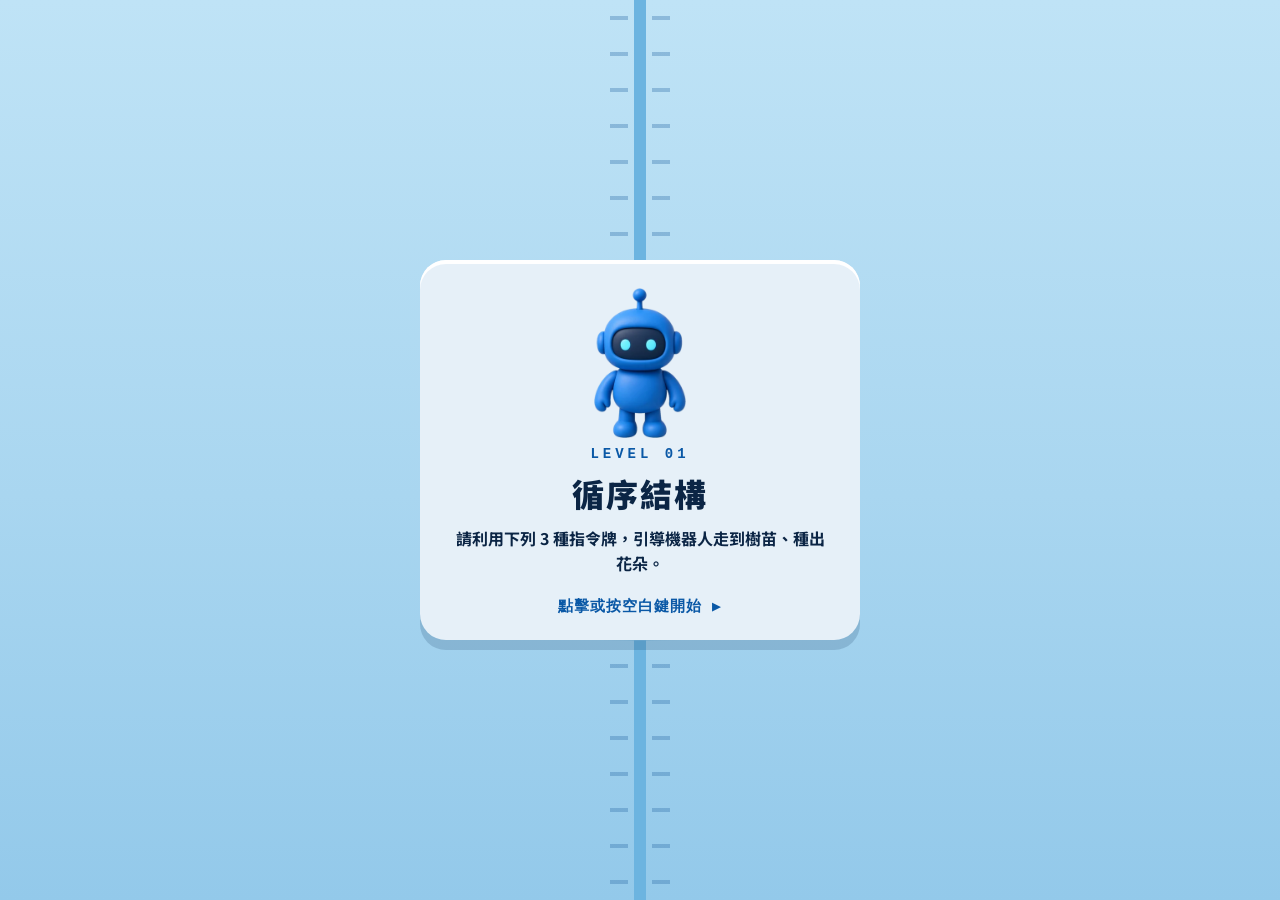
==== P01.html @ 75281485 "Foot-swap walk frames; remove view control (1/2)" ====
<!DOCTYPE html>
<html lang="zh-TW">
<head>
    <meta http-equiv="Content-Type" content="text/html; charset=UTF-8">
    <meta name="viewport" content="width=device-width, initial-scale=1.0, viewport-fit=cover">
    <link rel="preconnect" href="https://fonts.googleapis.com">
    <link rel="preconnect" href="https://fonts.gstatic.com" crossorigin>
    <link href="https://fonts.googleapis.com/css2?family=Noto+Sans+TC:wght@500;700;900&display=swap" rel="stylesheet">

    <title>淡蘭試煉迷宮：循序結構</title>
    
    <style>
        :root {
            --bg: #070b1a;
            --panel: rgba(15,23,48,.72);
            --cyan: #22d3ee;
            --pink: #f472b6;
            --lime: #a3e635;
            --violet: #a78bfa;
            --text: #e2e8f0;
            --muted: #cbd5e1;
            --accent: #22d3ee;
        }
        * { box-sizing: border-box; }
        body {
            margin: 0;
            padding: 20px;
            min-height: 100vh;
            font-family: 'Noto Sans TC', '微軟正黑體', 'Microsoft JhengHei', system-ui, sans-serif;
            font-weight: 500;
            color: var(--text);
            background: var(--bg);
            overflow-x: hidden;
            background-image:
                radial-gradient(circle at 15% 20%, rgba(34,211,238,.18), transparent 40%),
                radial-gradient(circle at 85% 80%, rgba(244,114,182,.16), transparent 40%),
                linear-gradient(rgba(34,211,238,.07) 1px, transparent 1px),
                linear-gradient(90deg, rgba(34,211,238,.07) 1px, transparent 1px);
            background-size: auto, auto, 40px 40px, 40px 40px;
        }
        body::after {
            content: "";
            position: fixed;
            inset: 0;
            pointer-events: none;
            z-index: 50;
            background: linear-gradient(transparent 0, rgba(34,211,238,.06) 50%, transparent 100%);
            height: 200px;
            animation: scan 6s linear infinite;
        }
        @keyframes scan {
            from { transform: translateY(-200px); }
            to { transform: translateY(100vh); }
        }

        .game-container {
            position: relative;
            max-width: 1200px;
            margin: 0 auto;
            padding: 36px 36px 32px;
            background: var(--panel);
            backdrop-filter: blur(8px);
            border: 1px solid color-mix(in srgb, var(--accent) 45%, transparent);
            border-radius: 20px;
            box-shadow:
                0 0 0 1px rgba(167,139,250,.15),
                0 0 40px color-mix(in srgb, var(--accent) 22%, transparent),
                inset 0 0 60px rgba(34,211,238,.05);
        }
        .game-container::before,
        .game-container::after {
            content: "";
            position: absolute;
            width: 28px;
            height: 28px;
            border: 3px solid var(--accent);
            filter: drop-shadow(0 0 6px var(--accent));
            pointer-events: none;
        }
        .game-container::before {
            top: -2px; left: -2px;
            border-right: none; border-bottom: none;
            border-top-left-radius: 20px;
        }
        .game-container::after {
            bottom: -2px; right: -2px;
            border-left: none; border-top: none;
            border-bottom-right-radius: 20px;
        }

        .level-tag {
            display: block;
            width: fit-content;
            margin: 0 auto 12px;
            font-family: Consolas, 'Courier New', monospace;
            font-size: 14px;
            font-weight: 700;
            letter-spacing: 3px;
            color: var(--accent);
            border: 1px solid color-mix(in srgb, var(--accent) 55%, transparent);
            padding: 4px 14px;
            border-radius: 999px;
            text-shadow: 0 0 8px var(--accent);
        }
        .game-title {
            text-align: center;
            font-size: 32px;
            font-weight: 900;
            letter-spacing: 2px;
            line-height: 1.35;
            margin: 0 0 10px;
            background: linear-gradient(90deg, var(--cyan), var(--violet), var(--pink));
            -webkit-background-clip: text;
            background-clip: text;
            color: transparent;
            filter: drop-shadow(0 0 12px rgba(34,211,238,.45));
        }
        .game-subtitle {
            text-align: center;
            font-size: 18px;
            font-weight: 700;
            color: var(--muted);
            margin: 0 0 28px;
            line-height: 1.6;
        }
        .game-subtitle #characterName {
            color: var(--accent);
            font-weight: 900;
            text-shadow: 0 0 8px color-mix(in srgb, var(--accent) 50%, transparent);
        }

        .main-content-wrapper {
            display: flex;
            gap: 30px;
            flex-wrap: wrap;
            justify-content: center;
        }
        .maze-container {
            flex-shrink: 0;
            margin-bottom: 0;
        }
        .controls-area-wrapper {
            flex-grow: 1;
            min-width: min(350px, 100%);
        }

        .maze-grid {
            --cell: 80px;
            display: grid;
            grid-template-columns: repeat(4, var(--cell));
            grid-template-rows: repeat(4, var(--cell));
            gap: 2px;
            background-image: url(".//data/03.png");
            background-size: cover;
            background-position: center;
            padding: 10px;
            border-radius: 12px;
            border: 2px solid color-mix(in srgb, var(--accent) 70%, #fff);
            box-shadow:
                0 0 0 2px color-mix(in srgb, var(--accent) 35%, transparent),
                0 0 24px color-mix(in srgb, var(--accent) 30%, transparent);
        }
        .maze-cell {
            background: transparent;
            border: 2px solid rgba(207,250,254,.92);
            border-radius: 8px;
            display: flex;
            align-items: center;
            justify-content: center;
            position: relative;
            font-size: 24px;
            box-shadow: inset 0 0 0 1px rgba(7,11,26,.15);
        }
        
        .character-img, .treasure-img {
            max-width: 72%;
            max-height: 72%;
            transition: transform 0.3s ease;
            object-fit: contain;
        }
        .character {
            position: absolute;
            transform: rotate(var(--rotation-deg, 0deg));
            transition: transform 0.3s ease-out;
            display: flex;
            align-items: center;
            justify-content: center;
            width: 100%;
            height: 100%;
        }
        .treasure {
            display: flex;
            align-items: center;
            justify-content: center;
            width: 100%;
            height: 100%;
        }
        .direction-indicator {
            position: absolute;
            top: 2px;
            right: 2px;
            font-size: 12px;
            z-index: 10;
            background: rgba(7,11,26,.65);
            border-radius: 6px;
            padding: 0 3px;
            line-height: 1.3;
        }
        

        .controls-section {
            margin-bottom: 20px;
        }
        .section-title {
            font-size: 18px;
            font-weight: 900;
            margin-bottom: 15px;
            color: #fff;
            letter-spacing: 1px;
        }
        .section-title::before {
            content: "// ";
            font-family: Consolas, 'Courier New', monospace;
            color: var(--accent);
            font-weight: 700;
            letter-spacing: 0;
        }

        .command-tokens {
            display: flex;
            gap: 15px;
            justify-content: flex-start;
            margin-bottom: 20px;
            flex-wrap: wrap;
        }
        .command-token {
            width: 110px;
            height: 160px;
            background-size: contain;
            background-repeat: no-repeat;
            background-position: center;
            cursor: grab;
            transition: transform 0.2s ease, box-shadow 0.2s ease, filter 0.2s ease;
            border-radius: 10px;
            filter: drop-shadow(0 0 6px color-mix(in srgb, var(--accent) 25%, transparent));
        }
        .command-token:hover {
            transform: translateY(-3px);
            box-shadow: 0 0 18px color-mix(in srgb, var(--accent) 55%, transparent);
            filter: drop-shadow(0 0 10px var(--accent));
        }
        .command-token:active {
            cursor: grabbing;
            transform: scale(0.95);
        }
        
        .token-a { background-image: url("./data/101.png"); /* A 前進 */ }
        .token-b { background-image: url("./data/102.png"); /* B 左轉 */ }
        .token-c { background-image: url("./data/103.png"); /* C 右轉 */ }
        
        .sequence-token.token-a { background-image: var(--icon-101); }
        .sequence-token.token-b { background-image: var(--icon-102); }
        .sequence-token.token-c { background-image: var(--icon-103); }

        .command-token.token-a { background-image: var(--icon-101); --tc: #22d3ee; }
        .command-token.token-b { background-image: var(--icon-102); --tc: #a78bfa; }
        .command-token.token-c { background-image: var(--icon-103); --tc: #f472b6; }

        .command-token > div,
        .sequence-token > div {
            display: none !important;
        }

        .sequence-area {
            min-height: 150px;
            border: 2px dashed color-mix(in srgb, var(--accent) 55%, transparent);
            border-radius: 15px;
            padding: 10px;
            background: rgba(7,11,26,.45);
            display: flex;
            gap: 10px;
            align-items: center;
            flex-wrap: wrap;
            margin-bottom: 20px;
            transition: border-color 0.2s ease, background 0.2s ease, box-shadow 0.2s ease;
        }
        .sequence-area.drag-over {
            border-color: var(--accent);
            background: color-mix(in srgb, var(--accent) 16%, rgba(7,11,26,.45));
            box-shadow: 0 0 20px color-mix(in srgb, var(--accent) 40%, transparent);
        }
        .sequence-token {
            width: 90px;
            height: 130px;
            background-size: contain;
            background-repeat: no-repeat;
            background-position: center;
            cursor: pointer;
            position: relative;
        }
        .sequence-token .remove-btn {
            position: absolute;
            top: -8px;
            right: -8px;
            width: 22px;
            height: 22px;
            background: #e11d48;
            color: white;
            border: none;
            border-radius: 50%;
            font-size: 14px;
            font-weight: 900;
            cursor: pointer;
            display: flex;
            align-items: center;
            justify-content: center;
            box-shadow: 0 0 8px rgba(225,29,72,.7);
            line-height: 1;
            padding: 0;
        }

        .game-controls {
            display: flex;
            gap: 15px;
            justify-content: flex-start;
            align-items: center;
            margin-bottom: 0;
            flex-wrap: wrap;
        }
        .btn {
            padding: 8px 24px;
            border: none;
            border-radius: 999px;
            font-size: 16px;
            font-weight: 900;
            font-family: inherit;
            cursor: pointer;
            transition: all 0.2s ease;
            display: inline-flex;
            align-items: center;
            justify-content: center;
            text-decoration: none;
            letter-spacing: 1px;
            line-height: 1.3;
        }
        .btn-primary {
            background: var(--accent);
            color: var(--bg);
            box-shadow: 0 0 14px var(--accent);
        }
        .btn-primary:hover {
            transform: translateY(-2px);
            box-shadow: 0 0 22px var(--accent);
            filter: brightness(1.08);
        }
        .btn-secondary {
            background: transparent;
            color: #fff;
            border: 2px solid #94a3b8;
            box-shadow: 0 0 8px rgba(148,163,184,.25);
        }
        .btn-secondary:hover {
            border-color: #e2e8f0;
            transform: translateY(-2px);
            box-shadow: 0 0 14px rgba(226,232,240,.3);
        }
        .btn-home {
            background: transparent;
            color: var(--lime);
            border: 2px solid color-mix(in srgb, var(--lime) 70%, transparent);
            text-shadow: 0 0 8px rgba(163,230,53,.6);
        }
        .btn-home:hover {
            background: color-mix(in srgb, var(--lime) 16%, transparent);
            transform: translateY(-2px);
            box-shadow: 0 0 14px rgba(163,230,53,.4);
        }
        .btn:disabled {
            background: #334155;
            color: #94a3b8;
            border-color: transparent;
            box-shadow: none;
            cursor: not-allowed;
            transform: none;
            filter: none;
            text-shadow: none;
        }

        .status-area {
            display: flex;
            justify-content: flex-start;
            align-items: center;
            background: transparent;
            padding: 0;
            border-radius: 0;
            margin-bottom: 20px;
        }
        .result-message {
            font-size: 18px;
            font-weight: 800;
            text-align: center;
            padding: 15px;
            border-radius: 10px;
            margin-top: 0;
            min-height: 20px;
        }
        .result-message:empty {
            display: none;
            padding: 0;
            min-height: 0;
        }
        .success {
            background: rgba(163,230,53,.16);
            color: #d9f99d;
            border: 2px solid var(--lime);
            text-shadow: 0 0 8px rgba(163,230,53,.55);
        }
        .failure {
            background: rgba(244,114,182,.14);
            color: #fecdd3;
            border: 2px solid #fb7185;
            text-shadow: 0 0 8px rgba(251,113,133,.45);
        }
        .empty-sequence {
            color: var(--muted);
            font-style: normal;
            font-weight: 700;
            text-align: center;
            width: 100%;
        }

        @media (max-width: 820px) {
            .game-title { font-size: 26px; }
            .game-container { padding: 28px 20px 24px; }
        }
        @media (max-width: 520px) {
            body { padding: 12px; }
            .game-container { padding: 24px 14px 18px; }
            .game-title { font-size: 22px; letter-spacing: 1px; }
            .game-subtitle { font-size: 16px; margin-bottom: 20px; }
            .maze-grid { --cell: 68px; padding: 8px; }
            .command-token { width: 78px; height: 114px; }
            .sequence-token { width: 68px; height: 98px; }
            .sequence-area { min-height: 118px; }
            .btn { font-size: 15px; padding: 8px 16px; }
            .controls-area-wrapper { min-width: 0; width: 100%; }
        }
        @media (prefers-reduced-motion: reduce) {
            body::after { animation: none; }
            .command-token, .btn, .character, .character-img, .treasure-img, .sequence-area {
                transition: none;
            }
        }
    
    </style>
    <link rel="stylesheet" href="icons.css">
    <link rel="stylesheet" href="board.css">
    <link rel="stylesheet" href="light.css">
    <link rel="stylesheet" href="clay.css">
</head>
<body class="theme-light theme-clay">
    <div class="game-container">
                <header class="game-header">
        <div class="level-tag">LEVEL 01</div>
        <div class="game-heading">
        <h1 class="game-title" id="gameTitle">淡蘭試煉迷宮：循序結構</h1>
        <p class="game-subtitle">請利用下列 3 種指令牌，引導<span id="characterName"> 機器人 </span>走到樹苗、種出花朵。</p>
        </div>
        <a href="index.html" class="btn btn-home" title="回首頁" aria-label="回首頁"><svg viewBox="0 0 24 24" width="18" height="18" aria-hidden="true"><path fill="currentColor" d="M12 3.2 3 11h2v9h6v-6h2v6h6v-9h2L12 3.2z"/></svg></a>
        </header>
        
        <div class="main-content-wrapper">
        
            <div class="maze-container">
                <div class="maze-grid" id="mazeGrid">
                    </div>
            </div>
            
            <div class="controls-area-wrapper">
                <div class="controls-section tokens-section">
                    <div class="section-title">可用指令牌</div>
                    <div class="command-tokens">
                        <div class="command-token token-a" draggable="true" data-command="A">
                            <div>A</div>
                            <div>前進一格</div>
                        </div>
                        <div class="command-token token-b" draggable="true" data-command="B">
                            <div>B</div>
                            <div>原地左轉</div>
                        </div>
                        <div class="command-token token-c" draggable="true" data-command="C">
                            <div>C</div>
                            <div>原地右轉</div>
                        </div>
                        </div>
                </div>
                
                <div class="controls-section sequence-section">
                    <div class="section-title">指令序列 <span class="card-count" hidden></span></div>
                    <div class="sequence-area" id="sequenceArea">
                        <div class="empty-sequence">將指令牌拖曳到這裡</div>
                    </div>
                </div>
                
                <div class="status-area">
                    <div class="game-controls">
                        <button class="btn btn-primary" id="executeBtn">執行 ▶</button>
                        <button class="btn btn-secondary" id="resetBtn">重置</button>
</div>
                </div>
                <div class="result-message" id="resultMessage"></div>
            </div>
            
        </div>
    </div>
    
    <script>
        // 遊戲狀態 (Game State)
        let gameState = {
            playerPos: { x: 0, y: 0 }, 
            playerDirection: 1,      
            sequence: [], 
            isExecuting: false,
            gameEnded: false
        };

        // 迷宮配置
        const MAZE_SIZE = 4;
        const TREASURE_POS = { x: 2, y: 3 }; 
        const DIRECTIONS = ['⬆️', '➡️', '⬇️', '⬅️'];

        // 圖片 URL 修正為相對路徑
        const ROBOT_IMAGE_URL = ".//data/01.png";
        const TREASURE_IMAGE_URL = "[data-uri]"; // 目標：樹苗

        // 預設配置
        const defaultConfig = {
            game_title: "淡蘭試煉迷宮：循序結構", 
            character_name: " 機器人 ",
            success_message: "恭喜！機器人成功種出花朵！🌸"
        };
        
        // --- 核心遊戲函數 ---

        function initMaze() {
            const mazeGrid = document.getElementById('mazeGrid');
            
            mazeGrid.innerHTML = '';
            for (let row = 0; row < MAZE_SIZE; row++) {
                for (let col = 0; col < MAZE_SIZE; col++) {
                    const cell = document.createElement('div');
                    cell.className = 'maze-cell';
                    cell.id = `cell-${row}-${col}`;
                    
                    // 寶藏圖片設定
                    if (row === TREASURE_POS.x && col === TREASURE_POS.y) {
                        cell.innerHTML = `
                            <span class="treasure">
                                <img src="${TREASURE_IMAGE_URL}" alt="樹苗" class="treasure-img">
                            </span>
                        `;
                    }
                    mazeGrid.appendChild(cell);
                }
            }
            
            document.getElementById('characterName').textContent = defaultConfig.character_name;
            document.getElementById('gameTitle').textContent = defaultConfig.game_title;
            
            updatePlayerPosition();
        }

        // 為了旋轉而修改的 JS 邏輯
        function updatePlayerPosition() {
            document.querySelectorAll('.character').forEach(char => char.remove());
            document.querySelectorAll('.direction-indicator').forEach(indicator => indicator.remove());
            
            const cell = document.getElementById(`cell-${gameState.playerPos.x}-${gameState.playerPos.y}`);
            if (cell) {
                const character = document.createElement('span');
                character.className = 'character';
                
                // 計算旋轉角度
                let rotationDegrees = 0;
                switch (gameState.playerDirection) {
                    case 0: // 上
                        rotationDegrees = -90;
                        break;
                    case 1: // 右
                        rotationDegrees = 0;
                        break;
                    case 2: // 下
                        rotationDegrees = 90;
                        break;
                    case 3: // 左
                        rotationDegrees = 180;
                        break;
                }
                // 將角度設置為 CSS 變數
                character.style.setProperty('--rotation-deg', `${rotationDegrees}deg`);


                // 角色圖片設定
                character.innerHTML = `
                    <img src="${ROBOT_IMAGE_URL}" alt="${defaultConfig.character_name}" class="character-img">
                `; 
                
                const directionIndicator = document.createElement('span');
                directionIndicator.className = 'direction-indicator';
                directionIndicator.textContent = DIRECTIONS[gameState.playerDirection];
                
                cell.appendChild(character);
                cell.appendChild(directionIndicator);
            }
        }
        
        function setupDragAndDrop() {
            const tokens = document.querySelectorAll('.command-token');
            const sequenceArea = document.getElementById('sequenceArea');

            tokens.forEach(token => {
                token.addEventListener('dragstart', (e) => {
                    e.dataTransfer.setData('text/plain', e.target.dataset.command);
                });
                token.addEventListener('click', (e) => {
                    const command = e.currentTarget.dataset.command;
                    if (command && !gameState.isExecuting) { 
                        addToSequence(command);
                    }
                });
            });

            sequenceArea.addEventListener('dragover', (e) => {
                e.preventDefault();
                sequenceArea.classList.add('drag-over');
            });
            sequenceArea.addEventListener('dragleave', () => {
                sequenceArea.classList.remove('drag-over');
            });
            sequenceArea.addEventListener('drop', (e) => {
                e.preventDefault();
                sequenceArea.classList.remove('drag-over');
                const command = e.dataTransfer.getData('text/plain');
                if (command && !gameState.isExecuting) {
                    addToSequence(command);
                }
            });
        }

        function addToSequence(command) {
            gameState.sequence.push(command);
            updateSequenceDisplay();
        }

        window.removeFromSequence = function(index) {
            if (!gameState.isExecuting) {
                gameState.sequence.splice(index, 1);
                updateSequenceDisplay();
            }
        }

        function updateSequenceDisplay() {
            const sequenceArea = document.getElementById('sequenceArea');
            if (gameState.sequence.length === 0) {
                sequenceArea.innerHTML = '<div class="empty-sequence">將指令牌拖曳到這裡</div>';
                return;
            }

            sequenceArea.innerHTML = '';
            gameState.sequence.forEach((command, index) => {
                const commandText = {
                    'A': '前進一格',
                    'B': '原地左轉', 
                    'C': '原地右轉' 
                };
                
                const token = document.createElement('div');
                token.className = `sequence-token token-${command.toLowerCase()}`;
                token.innerHTML = `
                    <div>${command}</div>
                    <div style="font-size: 10px;">${commandText[command]}</div>
                    <button class="remove-btn" onclick="removeFromSequence(${index})">×</button>
                `;
                sequenceArea.appendChild(token);
            });
        }
        
        // ----------------------------------------------------
        // 核心邏輯: 循序執行 (A 前進, B 左轉, C 右轉)
        // ----------------------------------------------------
        
        function isValidPosition(x, y) {
            return x >= 0 && x < MAZE_SIZE && y >= 0 && y < MAZE_SIZE;
        }

        function getFrontPosition() {
            const directions = [
                { x: -1, y: 0 }, // 上
                { x: 0, y: 1 },  // 右
                { x: 1, y: 0 },  // 下
                { x: 0, y: -1 }  // 左
            ];
            const dir = directions[gameState.playerDirection];
            return {
                x: gameState.playerPos.x + dir.x,
                y: gameState.playerPos.y + dir.y
            };
        }
        
        // 執行單個指令 (非遞迴)
        async function executeCommand(command) {
             return new Promise(resolve => {
                 setTimeout(() => {
                     if (gameState.gameEnded) {
                          resolve();
                          return;
                     }
                    
                     switch (command) {
                         case 'A': // 前進一格
                             const frontPos = getFrontPosition();
                             if (isValidPosition(frontPos.x, frontPos.y)) {
                                 gameState.playerPos = frontPos;
                             } else {
                                 gameState.gameEnded = true;
                                 showResult(false, "超出迷宮邊界！");
                             }
                             break;
                         case 'B': // 原地左轉
                             gameState.playerDirection = (gameState.playerDirection + 3) % 4;
                             break;
                         case 'C': // 原地右轉
                             gameState.playerDirection = (gameState.playerDirection + 1) % 4;
                             break;
                     }
                    
                     updatePlayerPosition();
                    
                     if (gameState.playerPos.x === TREASURE_POS.x && gameState.playerPos.y === TREASURE_POS.y) {
                         gameState.gameEnded = true;
                         const config = window.elementSdk?.config || defaultConfig;
                         showResult(true, config.success_message || defaultConfig.success_message);
                     }
                    
                     resolve();
                 }, 500); // 每次操作延遲 500ms
             });
        }
        
        // 執行序列
        async function executeSequence() {
            if (gameState.sequence.length === 0 || gameState.isExecuting) return;
            
            gameState.isExecuting = true;
            document.getElementById('executeBtn').disabled = true;
            document.getElementById('resultMessage').textContent = '';
            document.getElementById('resultMessage').className = 'result-message';
            

            // 執行進度：已執行的指令牌變灰階、正在執行的保持亮色並標示
            const seqTokens = Array.from(document.querySelectorAll('#sequenceArea .sequence-token'));
            seqTokens.forEach(t => t.classList.remove('is-done', 'is-active'));
            const markActive = (i) => { if (seqTokens[i]) seqTokens[i].classList.add('is-active'); };
            const markDone = (i) => { if (seqTokens[i]) { seqTokens[i].classList.remove('is-active'); seqTokens[i].classList.add('is-done'); } };

            for (let i = 0; i < gameState.sequence.length && !gameState.gameEnded; i++) {
                markActive(i);
                await executeCommand(gameState.sequence[i]);
                markDone(i);
            }
            
            gameState.isExecuting = false;
            document.getElementById('executeBtn').disabled = false;
            
            if (!gameState.gameEnded) {
                showResult(false, "指令執行完畢，還沒走到樹苗，試試調整指令序列！");
            }
        }

        function showResult(success, message) {
            const resultDiv = document.getElementById('resultMessage');
            resultDiv.textContent = message;
            resultDiv.className = `result-message ${success ? 'success' : 'failure'}`;
        }

        function resetGame() {
            gameState = {
                playerPos: { x: 0, y: 0 },
                playerDirection: 1,
                sequence: [],
                isExecuting: false,
                gameEnded: false
            };
            
            updatePlayerPosition();
            updateSequenceDisplay();
            document.getElementById('resultMessage').textContent = '';
            document.getElementById('resultMessage').className = 'result-message';
            document.getElementById('executeBtn').disabled = false;
        }

        // --- 事件監聽器與初始化 ---
        document.getElementById('executeBtn').addEventListener('click', executeSequence);
        document.getElementById('resetBtn').addEventListener('click', resetGame);

        document.addEventListener('DOMContentLoaded', () => {
            initMaze();
            setupDragAndDrop();
        });
    </script>

    <script>
        window.NEON_BOARD = {
            level: "01",
            title: "循序結構",
            subtitle: "請利用下列 3 種指令牌，引導機器人走到樹苗、種出花朵。",
            goalBloom: { flower: "[data-uri]" },
            faceStart: true,
            decor: false,
            viewRotate: true,
            robotImages: {
                front: "[data-uri]",
                back: "[data-uri]",
                side: "[data-uri]",
                frontRight: "[data-uri]",
                frontRightWalk: [
                    "[data-uri]",
                    "[data-uri]",
                    "[data-uri]",
                    "[data-uri]"
                ],
                backRight: "[data-uri]"
            }
        };
    </script>
    <script src="board.js"></script>
</body>
</html>
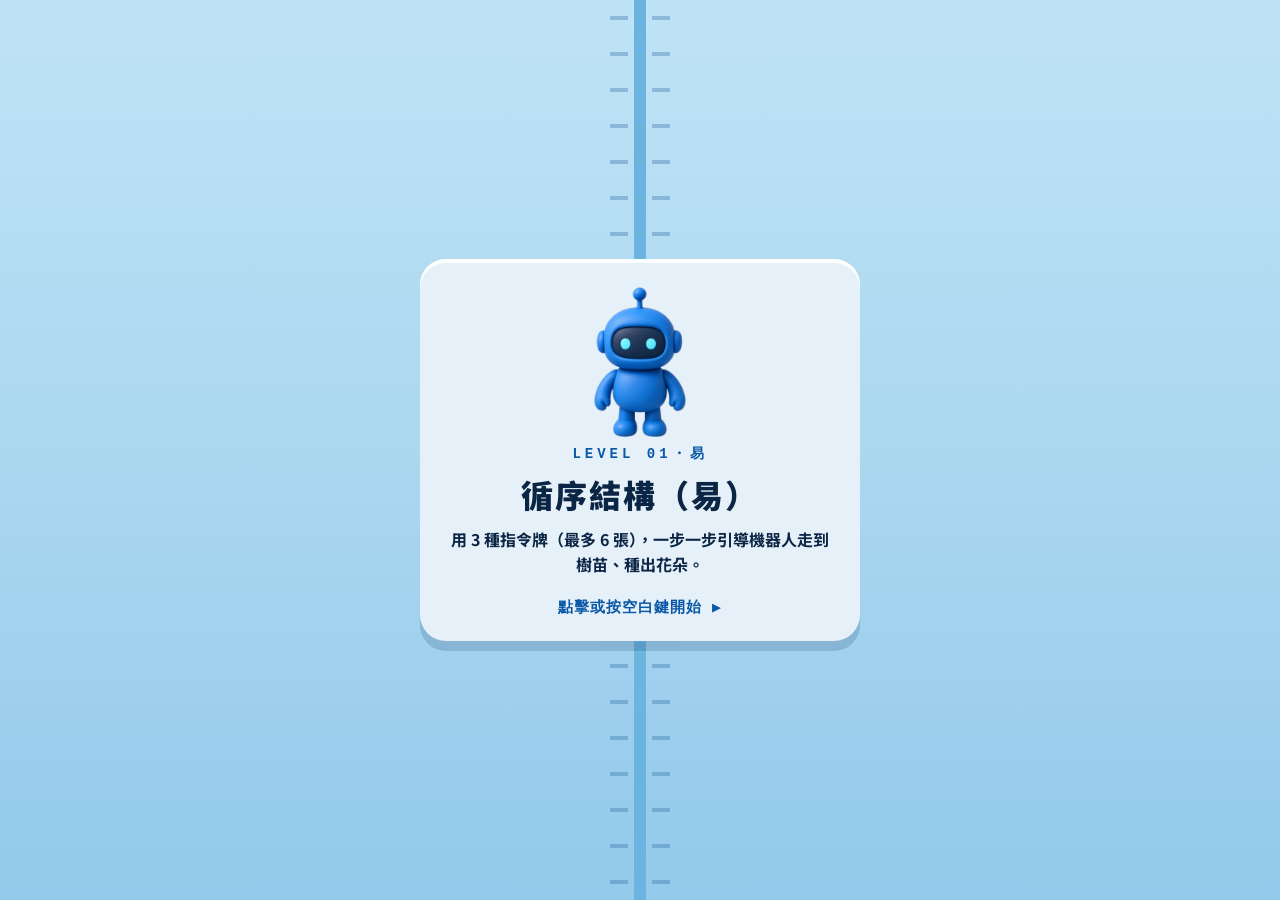
==== commit daf7d675: "Editor feedback: 9 levels (easy/medium/hard), Kang Hsuan titles/favicon, selection cards only (1/2)" ====
--- a/P01.html
+++ b/P01.html
@@ -7,7 +7,8 @@
     <link rel="preconnect" href="https://fonts.gstatic.com" crossorigin>
     <link href="https://fonts.googleapis.com/css2?family=Noto+Sans+TC:wght@500;700;900&display=swap" rel="stylesheet">
 
-    <title>淡蘭試煉迷宮：循序結構</title>
+    <title>康軒流程挑戰：循序結構</title>
+    <link rel="icon" type="image/png" href="[data-uri]">
     
     <style>
         :root {
@@ -19,7 +20,7 @@
             --violet: #a78bfa;
             --text: #e2e8f0;
             --muted: #cbd5e1;
-            --accent: #22d3ee;
+            --accent: #a78bfa;
         }
         * { box-sizing: border-box; }
         body {
@@ -32,8 +33,8 @@
             background: var(--bg);
             overflow-x: hidden;
             background-image:
-                radial-gradient(circle at 15% 20%, rgba(34,211,238,.18), transparent 40%),
-                radial-gradient(circle at 85% 80%, rgba(244,114,182,.16), transparent 40%),
+                radial-gradient(circle at 15% 20%, rgba(167,139,250,.20), transparent 40%),
+                radial-gradient(circle at 85% 80%, rgba(34,211,238,.14), transparent 40%),
                 linear-gradient(rgba(34,211,238,.07) 1px, transparent 1px),
                 linear-gradient(90deg, rgba(34,211,238,.07) 1px, transparent 1px);
             background-size: auto, auto, 40px 40px, 40px 40px;
@@ -147,8 +148,8 @@
         .maze-grid {
             --cell: 80px;
             display: grid;
-            grid-template-columns: repeat(4, var(--cell));
-            grid-template-rows: repeat(4, var(--cell));
+            grid-template-columns: repeat(5, var(--cell));
+            grid-template-rows: repeat(5, var(--cell));
             gap: 2px;
             background-image: url(".//data/03.png");
             background-size: cover;
@@ -172,34 +173,41 @@
             box-shadow: inset 0 0 0 1px rgba(7,11,26,.15);
         }
         
-        .character-img, .treasure-img {
-            max-width: 72%;
-            max-height: 72%;
+        .trap-img {
+            max-width: 65%;
+            max-height: 65%;
+            object-fit: contain;
+            opacity: 0.8;
+        }
+        .character-img {
+            max-width: 60%;
+            max-height: 60%;
             transition: transform 0.3s ease;
             object-fit: contain;
         }
+        .treasure-img {
+            max-width: 70%;
+            max-height: 70%;
+            transition: transform 0.3s ease;
+            object-fit: contain;
+        }
         .character {
             position: absolute;
-            transform: rotate(var(--rotation-deg, 0deg));
-            transition: transform 0.3s ease-out;
-            display: flex;
-            align-items: center;
-            justify-content: center;
-            width: 100%;
-            height: 100%;
+            transform: translate(15%, 0%);
         }
         .treasure {
             display: flex;
             align-items: center;
             justify-content: center;
-            width: 100%;
-            height: 100%;
+            width: 95%;
+            height: 95%;
         }
         .direction-indicator {
             position: absolute;
             top: 2px;
             right: 2px;
             font-size: 12px;
+            display: block;
             z-index: 10;
             background: rgba(7,11,26,.65);
             border-radius: 6px;
@@ -257,14 +265,20 @@
         .token-a { background-image: url("./data/101.png"); /* A 前進 */ }
         .token-b { background-image: url("./data/102.png"); /* B 左轉 */ }
         .token-c { background-image: url("./data/103.png"); /* C 右轉 */ }
+        .token-d { background-image: url("./data/201.png"); /* D: 重複 2 次 */ }
+        .token-e { background-image: url("./data/202.png"); /* E: 重複 3 次 */ }
         
         .sequence-token.token-a { background-image: var(--icon-101); }
         .sequence-token.token-b { background-image: var(--icon-102); }
         .sequence-token.token-c { background-image: var(--icon-103); }
+        .sequence-token.token-d { background-image: var(--icon-201); }
+        .sequence-token.token-e { background-image: var(--icon-202); }
 
         .command-token.token-a { background-image: var(--icon-101); --tc: #22d3ee; }
         .command-token.token-b { background-image: var(--icon-102); --tc: #a78bfa; }
         .command-token.token-c { background-image: var(--icon-103); --tc: #f472b6; }
+        .command-token.token-d { background-image: var(--icon-201); --tc: #fbbf24; }
+        .command-token.token-e { background-image: var(--icon-202); --tc: #a3e635; }
 
         .command-token > div,
         .sequence-token > div {
@@ -461,14 +475,16 @@
 <body class="theme-light theme-clay">
     <div class="game-container">
                 <header class="game-header">
+        <div class="level-col">
         <div class="level-tag">LEVEL 01</div>
+        <nav class="diff-nav" id="diffNav" aria-label="難度"></nav>
+        </div>
         <div class="game-heading">
-        <h1 class="game-title" id="gameTitle">淡蘭試煉迷宮：循序結構</h1>
-        <p class="game-subtitle">請利用下列 3 種指令牌，引導<span id="characterName"> 機器人 </span>走到樹苗、種出花朵。</p>
+        <h1 class="game-title" id="gameTitle">《機器人種花》：循序結構</h1>
+        <p class="game-subtitle" id="gameSubtitle"></p>
         </div>
         <a href="index.html" class="btn btn-home" title="回首頁" aria-label="回首頁"><svg viewBox="0 0 24 24" width="18" height="18" aria-hidden="true"><path fill="currentColor" d="M12 3.2 3 11h2v9h6v-6h2v6h6v-9h2L12 3.2z"/></svg></a>
         </header>
-        
         <div class="main-content-wrapper">
         
             <div class="maze-container">
@@ -479,20 +495,7 @@
             <div class="controls-area-wrapper">
                 <div class="controls-section tokens-section">
                     <div class="section-title">可用指令牌</div>
-                    <div class="command-tokens">
-                        <div class="command-token token-a" draggable="true" data-command="A">
-                            <div>A</div>
-                            <div>前進一格</div>
-                        </div>
-                        <div class="command-token token-b" draggable="true" data-command="B">
-                            <div>B</div>
-                            <div>原地左轉</div>
-                        </div>
-                        <div class="command-token token-c" draggable="true" data-command="C">
-                            <div>C</div>
-                            <div>原地右轉</div>
-                        </div>
-                        </div>
+                    <div class="command-tokens" id="commandTokens"></div>
                 </div>
                 
                 <div class="controls-section sequence-section">
@@ -515,105 +518,164 @@
     </div>
     
     <script>
+        // ===== 關卡設定：每個結構有 易／中／難 三關（網址 ?lv=1|2|3）=====
+        const STRUCT = {"key": "seq", "no": "01", "name": "循序結構", "file": "P01.html", "nextFile": "P02.html", "nextName": "重複結構", "levels": [{"start": {"x": 0, "y": 0, "dir": 1}, "goal": {"x": 1, "y": 3}, "rocks": [], "cards": ["A", "B", "C"], "limit": 6, "subtitle": "用 3 種指令牌（最多 6 張），一步一步引導機器人走到樹苗、種出花朵。"}, {"start": {"x": 0, "y": 0, "dir": 2}, "goal": {"x": 3, "y": 4}, "rocks": [[3, 0], [1, 2], [4, 3]], "cards": ["A", "B", "C"], "limit": 10, "subtitle": "最多 10 張牌！左轉、右轉都要用上，帶機器人走到樹苗。"}, {"start": {"x": 4, "y": 0, "dir": 0}, "goal": {"x": 0, "y": 4}, "rocks": [[1, 0], [1, 1], [2, 3], [4, 2], [3, 4], [3, 2]], "cards": ["A", "B", "C"], "limit": 12, "subtitle": "最多 12 張牌！機器人不能穿過石頭，要繞路走到樹苗。"}]};
+        const LV = (() => {
+            const m = /[?&]lv=([123])/.exec(location.search);
+            return m ? Number(m[1]) : 1;
+        })();
+        const LEVEL = STRUCT.levels[LV - 1];
+        const DIFF_NAMES = ['易', '中', '難'];
+        const START = LEVEL.start;          // { x, y, dir }  (x = 列, y = 行；dir 0上 1右 2下 3左)
+
         // 遊戲狀態 (Game State)
         let gameState = {
-            playerPos: { x: 0, y: 0 }, 
-            playerDirection: 1,      
-            sequence: [], 
+            playerPos: { x: START.x, y: START.y },
+            playerDirection: START.dir,
+            playerRotation: 0,
+            sequence: [],
+            openLoop: null,          // 正在編輯的重複框（sequence 索引）
             isExecuting: false,
             gameEnded: false
         };
 
         // 迷宮配置
-        const MAZE_SIZE = 4;
-        const TREASURE_POS = { x: 2, y: 3 }; 
+        const MAZE_SIZE = 5;
         const DIRECTIONS = ['⬆️', '➡️', '⬇️', '⬅️'];
 
-        // 圖片 URL 修正為相對路徑
         const ROBOT_IMAGE_URL = ".//data/01.png";
         const TREASURE_IMAGE_URL = "[data-uri]"; // 目標：樹苗
+        const TRAP_IMAGE_URL = "[data-uri]"; // 障礙物圖片：石頭
+        const TRAP_IMAGES = [TRAP_IMAGE_URL, "[data-uri]"];
+
+        const TREASURE_POS = { x: LEVEL.goal.x, y: LEVEL.goal.y };
+        const TRAPS = LEVEL.rocks.map(([x, y]) => ({ x, y }));
+        const CARD_LIMIT = LEVEL.limit || 0;
 
         // 預設配置
         const defaultConfig = {
-            game_title: "淡蘭試煉迷宮：循序結構", 
-            character_name: " 機器人 ",
+            game_title: "《機器人種花》：" + STRUCT.name,
+            character_name: "機器人",
             success_message: "恭喜！機器人成功種出花朵！🌸"
         };
+
+        // ===== 指令牌 =====
+        // A 前進一格、B 原地左轉、C 原地右轉、D/E 以下步驟重複 2/3 次、
+        // F 前進；若前方沒路就左轉、G 前進；若前方沒路就右轉
+        const CARD_INFO = {
+            A: '<div>前進一格</div>',
+            B: '<div>原地左轉</div>',
+            C: '<div>原地右轉</div>',
+            D: '<div class="lbl-2line"><span class="lbl-pre">以下步驟</span><span>重複 2 次</span></div>',
+            E: '<div class="lbl-2line"><span class="lbl-pre">以下步驟</span><span>重複 3 次</span></div>',
+            F: '<div class="lbl-cond">前進；<br>若前方沒路<br>就左轉</div>',
+            G: '<div class="lbl-cond">前進；<br>若前方沒路<br>就右轉</div>'
+        };
+        (function buildLevelUi() {
+            const host = document.querySelector('.game-container');
+            if (CARD_LIMIT) host.setAttribute('data-card-limit', String(CARD_LIMIT));
+            host.dataset.struct = STRUCT.key;
+            host.dataset.lv = String(LV);
+            document.getElementById('commandTokens').innerHTML = LEVEL.cards.map(c =>
+                `<div class="command-token token-${c.toLowerCase()}" draggable="true" data-command="${c}"><div>${c}</div>${CARD_INFO[c]}</div>`
+            ).join('');
+            document.getElementById('gameSubtitle').innerHTML = LEVEL.subtitle.replace('機器人', '<span id="characterName">機器人</span>');
+            const nav = document.getElementById('diffNav');
+            nav.innerHTML = DIFF_NAMES.map((d, i) => {
+                const cur = i + 1 === LV;
+                return `<a class="diff-pill${cur ? ' is-current' : ''}" href="${STRUCT.file}?lv=${i + 1}"${cur ? ' aria-current="page"' : ''} title="${STRUCT.name}・${d}">${d}</a>`;
+            }).join('');
+        })();
+
+        // 下一關：同結構的下一個難度；難 → 下一個結構的 易；最後一關 → 回首頁
+        function nextLevelLink() {
+            if (LV < 3) return { href: `${STRUCT.file}?lv=${LV + 1}`, label: `下一關：${DIFF_NAMES[LV]} ▶` };
+            if (STRUCT.nextFile) return { href: `${STRUCT.nextFile}?lv=1`, label: `下一關：${STRUCT.nextName} ▶` };
+            return { href: 'index.html', label: '回首頁選關 ▶' };
+        }
+
+        // **新增**：判斷一個位置是否為障礙物
+        function isObstacle(x, y) {
+             return TRAPS.some(trap => trap.x === x && trap.y === y);
+        }
         
         // --- 核心遊戲函數 ---
 
         function initMaze() {
             const mazeGrid = document.getElementById('mazeGrid');
             
-            mazeGrid.innerHTML = '';
+            // 清空迷宮容器內容，準備重新繪製所有格線和內容
+            mazeGrid.innerHTML = ''; 
+            
             for (let row = 0; row < MAZE_SIZE; row++) {
                 for (let col = 0; col < MAZE_SIZE; col++) {
                     const cell = document.createElement('div');
                     cell.className = 'maze-cell';
                     cell.id = `cell-${row}-${col}`;
                     
+                    // 障礙物圖片設定
+                    if (isObstacle(row, col)) {
+                         cell.innerHTML = `<img src="${TRAP_IMAGES[(row + col) % TRAP_IMAGES.length]}" alt="石頭" class="trap-img">`;
+                    }
+                    
                     // 寶藏圖片設定
                     if (row === TREASURE_POS.x && col === TREASURE_POS.y) {
-                        cell.innerHTML = `
+                         cell.innerHTML = `
                             <span class="treasure">
                                 <img src="${TREASURE_IMAGE_URL}" alt="樹苗" class="treasure-img">
                             </span>
                         `;
                     }
+                    
                     mazeGrid.appendChild(cell);
                 }
             }
             
-            document.getElementById('characterName').textContent = defaultConfig.character_name;
+            const cn = document.getElementById('characterName'); if (cn) cn.textContent = defaultConfig.character_name;
             document.getElementById('gameTitle').textContent = defaultConfig.game_title;
             
+            // 放置初始角色
             updatePlayerPosition();
         }
 
-        // 為了旋轉而修改的 JS 邏輯
         function updatePlayerPosition() {
+            // 移除舊的角色和箭頭，準備在新的位置重新繪製
             document.querySelectorAll('.character').forEach(char => char.remove());
             document.querySelectorAll('.direction-indicator').forEach(indicator => indicator.remove());
             
             const cell = document.getElementById(`cell-${gameState.playerPos.x}-${gameState.playerPos.y}`);
             if (cell) {
+                // *** 移除陷阱檢查：主角踏入障礙物不再立即失敗 ***
+                // if (TRAPS.some(trap => trap.x === gameState.playerPos.x && trap.y === gameState.playerPos.y)) {
+                //     gameState.gameEnded = true;
+                //     showResult(false, "掉入陷阱！遊戲失敗！");
+                //     return; 
+                // }
+
                 const character = document.createElement('span');
                 character.className = 'character';
                 
-                // 計算旋轉角度
-                let rotationDegrees = 0;
-                switch (gameState.playerDirection) {
-                    case 0: // 上
-                        rotationDegrees = -90;
-                        break;
-                    case 1: // 右
-                        rotationDegrees = 0;
-                        break;
-                    case 2: // 下
-                        rotationDegrees = 90;
-                        break;
-                    case 3: // 左
-                        rotationDegrees = 180;
-                        break;
-                }
-                // 將角度設置為 CSS 變數
-                character.style.setProperty('--rotation-deg', `${rotationDegrees}deg`);
-
-
                 // 角色圖片設定
                 character.innerHTML = `
-                    <img src="${ROBOT_IMAGE_URL}" alt="${defaultConfig.character_name}" class="character-img">
+                    <img src="${ROBOT_IMAGE_URL}" alt="${defaultConfig.character_name}" class="character-img" id="playerImage">
                 `; 
                 
+                // 根據 playerRotation 旋轉圖片
+                const playerImage = character.querySelector('#playerImage');
+                if(playerImage) {
+                    playerImage.style.transform = `rotate(${gameState.playerRotation}deg)`;
+                }
+
                 const directionIndicator = document.createElement('span');
                 directionIndicator.className = 'direction-indicator';
-                directionIndicator.textContent = DIRECTIONS[gameState.playerDirection];
+                // 保留箭頭顯示
+                directionIndicator.textContent = DIRECTIONS[gameState.playerDirection]; 
                 
                 cell.appendChild(character);
                 cell.appendChild(directionIndicator);
             }
         }
-        
+
         function setupDragAndDrop() {
             const tokens = document.querySelectorAll('.command-token');
             const sequenceArea = document.getElementById('sequenceArea');
@@ -642,63 +704,191 @@
                 sequenceArea.classList.remove('drag-over');
                 const command = e.dataTransfer.getData('text/plain');
                 if (command && !gameState.isExecuting) {
+                    const box = e.target.closest && e.target.closest('.loop-box');
+                    if (box && !isRepeat(command)) gameState.openLoop = Number(box.dataset.loop);
                     addToSequence(command);
                 }
             });
         }
 
+        // ===== 重複框：重複牌會重複「框內（後面）」那一組指令 =====
+        // sequence 項目：'A' | 'B' | 'C'，或 { repeat: 'D'|'E', body: ['A', ...] }
+        const REPEAT_TIMES = { D: 2, E: 3 };
+        const COMMAND_TEXT = { A: '前進一格', B: '原地左轉', C: '原地右轉', D: '以下步驟重複 2 次', E: '以下步驟重複 3 次', F: '前進；若前方沒路就左轉', G: '前進；若前方沒路就右轉' };
+        const HAS_REPEAT = LEVEL.cards.some(c => c === 'D' || c === 'E');
+        function cardCount() { return gameState.sequence.reduce((n, it) => n + (typeof it === 'string' ? 1 : 1 + it.body.length), 0); }
+        function isRepeat(c) { return c === 'D' || c === 'E'; }
+
+        function showSeqHint(msg) {
+            let h = document.getElementById('seqHint');
+            if (!h) {
+                h = document.createElement('div');
+                h.id = 'seqHint';
+                h.className = 'seq-hint';
+                h.setAttribute('role', 'status');
+                const area = document.getElementById('sequenceArea');
+                area.parentNode.insertBefore(h, area);
+            }
+            h.textContent = msg;
+            h.classList.add('show');
+            clearTimeout(h._t);
+            h._t = setTimeout(() => h.classList.remove('show'), 3200);
+        }
+
         function addToSequence(command) {
-            gameState.sequence.push(command);
+            const seq = gameState.sequence;
+            if (CARD_LIMIT && cardCount() >= CARD_LIMIT) {
+                showSeqHint(`這關最多只能用 ${CARD_LIMIT} 張指令牌，請先移除不需要的牌。`);
+                return;
+            }
+            const open = gameState.openLoop !== null ? seq[gameState.openLoop] : null;
+            if (isRepeat(command)) {
+                if (open) {
+                    showSeqHint('重複框裡不能再放重複牌，請先按「結束重複」。');
+                    return;
+                }
+                seq.push({ repeat: command, body: [] });
+                gameState.openLoop = seq.length - 1;
+                showSeqHint('接著點要重複的指令牌放進框裡，放好後按「結束重複」。');
+            } else if (open && open.body) {
+                open.body.push(command);
+            } else {
+                seq.push(command);
+            }
             updateSequenceDisplay();
         }
 
-        window.removeFromSequence = function(index) {
-            if (!gameState.isExecuting) {
-                gameState.sequence.splice(index, 1);
+        // inner === undefined：刪除外面的指令牌或整個重複牌（框內的指令牌會移到框外，不會消失）
+        window.removeFromSequence = function(index, inner) {
+            if (gameState.isExecuting) return;
+            const seq = gameState.sequence;
+            const item = seq[index];
+            if (!item) return;
+            if (inner !== undefined && item.body) {
+                item.body.splice(inner, 1);
+            } else if (item.body) {
+                seq.splice(index, 1, ...item.body);
+                if (gameState.openLoop === index) gameState.openLoop = null;
+                else if (gameState.openLoop !== null && gameState.openLoop > index) gameState.openLoop += item.body.length - 1;
+            } else {
+                seq.splice(index, 1);
+                if (gameState.openLoop !== null && gameState.openLoop > index) gameState.openLoop -= 1;
+            }
+            updateSequenceDisplay();
+        }
+
+        window.closeLoop = function() {
+            gameState.openLoop = null;
+            const h = document.getElementById('seqHint');
+            if (h) h.classList.remove('show');
+            updateSequenceDisplay();
+        }
+
+        window.openLoopAt = function(index) {
+            if (gameState.isExecuting) return;
+            const item = gameState.sequence[index];
+            if (item && item.body) {
+                gameState.openLoop = index;
                 updateSequenceDisplay();
             }
+        }
+
+        function makeSeqToken(command, key, onRemove) {
+            const token = document.createElement('div');
+            token.className = `sequence-token token-${command.toLowerCase()}`;
+            token.dataset.key = key;
+            token.innerHTML = `
+                <div>${command}</div>
+                <div style="font-size: 10px;">${COMMAND_TEXT[command]}</div>
+                <button class="remove-btn" type="button" aria-label="移除">×</button>
+            `;
+            token.querySelector('.remove-btn').addEventListener('click', (e) => {
+                e.stopPropagation();
+                onRemove();
+            });
+            return token;
         }
 
         function updateSequenceDisplay() {
             const sequenceArea = document.getElementById('sequenceArea');
-            if (gameState.sequence.length === 0) {
-                sequenceArea.innerHTML = '<div class="empty-sequence">將指令牌拖曳到這裡</div>';
+            const seq = gameState.sequence;
+            if (gameState.openLoop !== null && !(seq[gameState.openLoop] && seq[gameState.openLoop].body)) gameState.openLoop = null;
+            if (seq.length === 0) {
+                sequenceArea.innerHTML = HAS_REPEAT
+                    ? '<div class="empty-sequence">將指令牌拖曳到這裡<br><small>「以下步驟重複 N 次」牌會開一個框，框裡的步驟會一起重複</small></div>'
+                    : '<div class="empty-sequence">將指令牌拖曳到這裡</div>';
                 return;
             }
 
             sequenceArea.innerHTML = '';
-            gameState.sequence.forEach((command, index) => {
-                const commandText = {
-                    'A': '前進一格',
-                    'B': '原地左轉', 
-                    'C': '原地右轉' 
-                };
-                
-                const token = document.createElement('div');
-                token.className = `sequence-token token-${command.toLowerCase()}`;
-                token.innerHTML = `
-                    <div>${command}</div>
-                    <div style="font-size: 10px;">${commandText[command]}</div>
-                    <button class="remove-btn" onclick="removeFromSequence(${index})">×</button>
-                `;
-                sequenceArea.appendChild(token);
+            seq.forEach((item, index) => {
+                if (typeof item === 'string') {
+                    sequenceArea.appendChild(makeSeqToken(item, String(index), () => removeFromSequence(index)));
+                    return;
+                }
+                const isOpen = gameState.openLoop === index;
+                const times = REPEAT_TIMES[item.repeat];
+                const box = document.createElement('div');
+                box.className = 'loop-box' + (isOpen ? ' is-open' : '');
+                box.dataset.loop = String(index);
+                box.setAttribute('aria-label', `以下步驟重複 ${times} 次的框`);
+
+                const head = document.createElement('div');
+                head.className = 'loop-head';
+                head.appendChild(makeSeqToken(item.repeat, index + ':h', () => removeFromSequence(index)));
+                const pass = document.createElement('span');
+                pass.className = 'loop-pass';
+                head.appendChild(pass);
+
+                const body = document.createElement('div');
+                body.className = 'loop-body';
+                item.body.forEach((c, j) => {
+                    body.appendChild(makeSeqToken(c, index + ':' + j, () => removeFromSequence(index, j)));
+                });
+                if (isOpen || item.body.length === 0) {
+                    const slot = document.createElement('div');
+                    slot.className = 'loop-slot';
+                    slot.textContent = isOpen ? '＋ 點指令牌放進框裡' : '空的，點一下框來放入指令';
+                    body.appendChild(slot);
+                }
+
+                box.appendChild(head);
+                box.appendChild(body);
+                if (isOpen) {
+                    const done = document.createElement('button');
+                    done.type = 'button';
+                    done.className = 'loop-done';
+                    done.textContent = '結束重複';
+                    done.addEventListener('click', (e) => { e.stopPropagation(); closeLoop(); });
+                    box.appendChild(done);
+                } else {
+                    const tip = document.createElement('div');
+                    tip.className = 'loop-tip';
+                    tip.textContent = '點框可再加入';
+                    box.appendChild(tip);
+                    box.addEventListener('click', () => openLoopAt(index));
+                }
+                sequenceArea.appendChild(box);
             });
         }
-        
-        // ----------------------------------------------------
-        // 核心邏輯: 循序執行 (A 前進, B 左轉, C 右轉)
-        // ----------------------------------------------------
         
         function isValidPosition(x, y) {
-            return x >= 0 && x < MAZE_SIZE && y >= 0 && y < MAZE_SIZE;
+            const inBounds = x >= 0 && x < MAZE_SIZE && y >= 0 && y < MAZE_SIZE;
+            
+            // **關鍵修改**：如果位置在邊界內，但有障礙物，則視為無效位置（不可通行）
+            if (inBounds && isObstacle(x, y)) {
+                return false; 
+            }
+
+            return inBounds;
         }
 
         function getFrontPosition() {
             const directions = [
-                { x: -1, y: 0 }, // 上
-                { x: 0, y: 1 },  // 右
-                { x: 1, y: 0 },  // 下
-                { x: 0, y: -1 }  // 左
+                { x: -1, y: 0 }, // 上 (0)
+                { x: 0, y: 1 },  // 右 (1)
+                { x: 1, y: 0 },  // 下 (2)
+                { x: 0, y: -1 }  // 左 (3)
             ];
             const dir = directions[gameState.playerDirection];
             return {
@@ -707,66 +897,130 @@
             };
         }
         
-        // 執行單個指令 (非遞迴)
-        async function executeCommand(command) {
-             return new Promise(resolve => {
-                 setTimeout(() => {
-                     if (gameState.gameEnded) {
+        // 執行一個原子操作 (A, B, 或 C)
+        async function executeAtomicCommand(command) {
+              return new Promise(resolve => {
+                  setTimeout(() => {
+                      if (gameState.gameEnded) {
                           resolve();
                           return;
-                     }
-                    
-                     switch (command) {
-                         case 'A': // 前進一格
-                             const frontPos = getFrontPosition();
-                             if (isValidPosition(frontPos.x, frontPos.y)) {
-                                 gameState.playerPos = frontPos;
-                             } else {
-                                 gameState.gameEnded = true;
-                                 showResult(false, "超出迷宮邊界！");
-                             }
-                             break;
-                         case 'B': // 原地左轉
-                             gameState.playerDirection = (gameState.playerDirection + 3) % 4;
-                             break;
-                         case 'C': // 原地右轉
-                             gameState.playerDirection = (gameState.playerDirection + 1) % 4;
-                             break;
-                     }
-                    
-                     updatePlayerPosition();
-                    
-                     if (gameState.playerPos.x === TREASURE_POS.x && gameState.playerPos.y === TREASURE_POS.y) {
-                         gameState.gameEnded = true;
-                         const config = window.elementSdk?.config || defaultConfig;
-                         showResult(true, config.success_message || defaultConfig.success_message);
-                     }
-                    
-                     resolve();
-                 }, 500); // 每次操作延遲 500ms
-             });
+                      }
+                      
+                      switch (command) {
+                          case 'A': // 前進一格
+                              const frontPos = getFrontPosition();
+                              const canMoveForward = isValidPosition(frontPos.x, frontPos.y);
+                              
+                              if (canMoveForward) {
+                                  gameState.playerPos = frontPos;
+                              } else {
+                                  // 檢查撞到的是邊界牆還是障礙物 (障礙物在 isValidPosition 中已排除)
+                                  const isWall = frontPos.x < 0 || frontPos.x >= MAZE_SIZE || frontPos.y < 0 || frontPos.y >= MAZE_SIZE;
+
+                                  if (isWall) {
+                                      // 撞到邊界牆，遊戲失敗
+                                      gameState.gameEnded = true;
+                                      showResult(false, "超出迷宮邊界！移動失敗！");
+                                  } else {
+                                      // 撞到障礙物 (isObstacle(frontPos.x, frontPos.y) 為 true)，停在原地，指令無效
+                                  }
+                              }
+                              break;
+                          case 'B': // 原地左轉 (逆時針 90 度)
+                              gameState.playerDirection = (gameState.playerDirection + 3) % 4;
+                              gameState.playerRotation -= 90; // 逆時針
+                              break;
+                          case 'C': // 原地右轉 (順時針 90 度)
+                              gameState.playerDirection = (gameState.playerDirection + 1) % 4;
+                              gameState.playerRotation += 90; // 順時針
+                              break;
+                          case 'F': // 選擇結構：前進；若前方沒路（邊界或石頭）就左轉
+                          case 'G': // 選擇結構：前進；若前方沒路（邊界或石頭）就右轉
+                              {
+                                  const fp = getFrontPosition();
+                                  if (isValidPosition(fp.x, fp.y)) {
+                                      gameState.playerPos = fp;
+                                  } else if (command === 'F') {
+                                      gameState.playerDirection = (gameState.playerDirection + 3) % 4;
+                                      gameState.playerRotation -= 90;
+                                  } else {
+                                      gameState.playerDirection = (gameState.playerDirection + 1) % 4;
+                                      gameState.playerRotation += 90;
+                                  }
+                              }
+                              break;
+                      }
+                      
+                      updatePlayerPosition();
+                      
+                      // 檢查是否到達寶藏
+                      if (!gameState.gameEnded && gameState.playerPos.x === TREASURE_POS.x && gameState.playerPos.y === TREASURE_POS.y) {
+                          gameState.gameEnded = true;
+                          const config = window.elementSdk?.config || defaultConfig;
+                          showResult(true, config.success_message || defaultConfig.success_message);
+                      }
+                      
+                      resolve();
+                  }, 500); // 每次原子操作延遲 500ms
+              });
         }
         
-        // 執行序列
+        // 執行指令序列：重複框會把框內那一組指令重複 N 次
         async function executeSequence() {
             if (gameState.sequence.length === 0 || gameState.isExecuting) return;
+
+            // 還開著的重複框，執行前自動結束
+            if (gameState.openLoop !== null) {
+                gameState.openLoop = null;
+                updateSequenceDisplay();
+            }
+            const emptyLoop = gameState.sequence.find(it => typeof it !== 'string' && it.body.length === 0);
+            if (emptyLoop) {
+                showResult(false, `「${COMMAND_TEXT[emptyLoop.repeat]}」的框裡還沒有指令牌，請先把要重複的動作放進框裡！`);
+                return;
+            }
             
             gameState.isExecuting = true;
             document.getElementById('executeBtn').disabled = true;
             document.getElementById('resultMessage').textContent = '';
             document.getElementById('resultMessage').className = 'result-message';
-            
 
             // 執行進度：已執行的指令牌變灰階、正在執行的保持亮色並標示
-            const seqTokens = Array.from(document.querySelectorAll('#sequenceArea .sequence-token'));
-            seqTokens.forEach(t => t.classList.remove('is-done', 'is-active'));
-            const markActive = (i) => { if (seqTokens[i]) seqTokens[i].classList.add('is-active'); };
-            const markDone = (i) => { if (seqTokens[i]) { seqTokens[i].classList.remove('is-active'); seqTokens[i].classList.add('is-done'); } };
-
-            for (let i = 0; i < gameState.sequence.length && !gameState.gameEnded; i++) {
-                markActive(i);
-                await executeCommand(gameState.sequence[i]);
-                markDone(i);
+            const area = document.getElementById('sequenceArea');
+            const tok = (key) => area.querySelector(`.sequence-token[data-key="${key}"]`);
+            area.querySelectorAll('.sequence-token').forEach(t => t.classList.remove('is-done', 'is-active'));
+            area.querySelectorAll('.loop-pass').forEach(p => { p.textContent = ''; });
+            const markActive = (t) => { if (t) t.classList.add('is-active'); };
+            const markDone = (t) => { if (t) { t.classList.remove('is-active'); t.classList.add('is-done'); } };
+
+            const seq = gameState.sequence;
+            for (let index = 0; index < seq.length && !gameState.gameEnded; index++) {
+                const item = seq[index];
+                if (typeof item === 'string') {
+                    const t = tok(String(index));
+                    markActive(t);
+                    await executeAtomicCommand(item);
+                    markDone(t);
+                    continue;
+                }
+                const times = REPEAT_TIMES[item.repeat];
+                const head = tok(index + ':h');
+                const box = head && head.closest('.loop-box');
+                const pass = box && box.querySelector('.loop-pass');
+                markActive(head);
+                if (box) box.classList.add('is-running');
+                for (let p = 0; p < times && !gameState.gameEnded; p++) {
+                    if (pass) pass.textContent = `第 ${p + 1}/${times} 次`;
+                    item.body.forEach((c, j) => { const t = tok(index + ':' + j); if (t) t.classList.remove('is-done', 'is-active'); });
+                    for (let j = 0; j < item.body.length && !gameState.gameEnded; j++) {
+                        const t = tok(index + ':' + j);
+                        markActive(t);
+                        await executeAtomicCommand(item.body[j]);
+                        markDone(t);
+                    }
+                }
+                markDone(head);
+                if (box) box.classList.remove('is-running');
             }
             
             gameState.isExecuting = false;
@@ -781,18 +1035,29 @@
             const resultDiv = document.getElementById('resultMessage');
             resultDiv.textContent = message;
             resultDiv.className = `result-message ${success ? 'success' : 'failure'}`;
+            if (success) {
+                const nx = nextLevelLink();
+                const a = document.createElement('a');
+                a.className = 'next-level';
+                a.href = nx.href;
+                a.textContent = nx.label;
+                resultDiv.appendChild(a);
+            }
         }
 
         function resetGame() {
             gameState = {
-                playerPos: { x: 0, y: 0 },
-                playerDirection: 1,
+                playerPos: { x: START.x, y: START.y },
+                playerDirection: START.dir,
+                playerRotation: 0, 
                 sequence: [],
+                openLoop: null,
                 isExecuting: false,
                 gameEnded: false
             };
             
-            updatePlayerPosition();
+            // 重新初始化迷宮（這會包含更新角色位置）
+            initMaze(); 
             updateSequenceDisplay();
             document.getElementById('resultMessage').textContent = '';
             document.getElementById('resultMessage').className = 'result-message';
@@ -811,9 +1076,9 @@
 
     <script>
         window.NEON_BOARD = {
-            level: "01",
-            title: "循序結構",
-            subtitle: "請利用下列 3 種指令牌，引導機器人走到樹苗、種出花朵。",
+            level: STRUCT.no + "・" + DIFF_NAMES[LV - 1],
+            title: STRUCT.name + "（" + DIFF_NAMES[LV - 1] + "）",
+            subtitle: LEVEL.subtitle,
             goalBloom: { flower: "[data-uri]" },
             faceStart: true,
             decor: false,
--- a/board.css
+++ b/board.css
@@ -191,8 +191,8 @@
   overflow: visible;
 }
 .maze-stage {
-  width: calc(4 * var(--cell, 80px) + 23px);
-  height: calc(4 * var(--cell, 80px) + 23px);
+  width: calc(var(--n, 4) * (var(--cell, 80px) + 5px) + 3px);
+  height: calc(var(--n, 4) * (var(--cell, 80px) + 5px) + 3px);
   display: flex;
   align-items: center;
   justify-content: center;
@@ -276,8 +276,8 @@
 .maze-scene .maze-grid {
   display: block;
   position: relative;
-  width: calc(4 * var(--cell) + 23px);
-  height: calc(4 * var(--cell) + 23px);
+  width: calc(var(--n, 4) * (var(--cell) + 5px) + 3px);
+  height: calc(var(--n, 4) * (var(--cell) + 5px) + 3px);
   background-image: none;
   background-color: transparent;
   border: none;
--- a/clay.css
+++ b/clay.css
@@ -370,8 +370,14 @@
   cursor: default;
 }
 .theme-clay .loop-box.is-running { box-shadow: 0 0 0 3px #ffd84d, inset 0 3px 0 rgba(255,255,255,.85), 0 3px 0 #e9b66c; }
-.theme-clay .loop-head { display: flex; flex-direction: column; align-items: center; gap: 3px; }
-.theme-clay .loop-pass { min-height: 1.1em; font-size: 12px; font-weight: 900; color: #a35c00; white-space: nowrap; }
+.theme-clay .loop-head { position: relative; display: flex; align-items: center; justify-content: center; align-self: center; }
+/* 「第 x/N 次」: a small pill over the card's lower edge, only while running (no layout jump) */
+.theme-clay .loop-pass {
+  position: absolute; left: 50%; bottom: -7px; transform: translateX(-50%); z-index: 2; pointer-events: none;
+  font-size: 11px; font-weight: 900; color: #fff; white-space: nowrap; line-height: 1;
+  padding: 3px 7px; border-radius: 999px; background: #e08a12; box-shadow: 0 2px 0 #a35c00;
+}
+.theme-clay .loop-pass:empty { display: none; }
 .theme-clay .loop-body {
   display: flex; flex-wrap: wrap; align-items: center; gap: 8px;
   min-height: 52px; padding: 6px 8px;
@@ -404,8 +410,6 @@
 }
 /* repeat card labels: 「以下步驟」 on a smaller first line */
 .theme-clay .lbl-pre { display: block; font-size: .78em; line-height: 1.1; opacity: .92; }
-.theme-clay .loop-label { font-size: 12px; font-weight: 900; color: #a35c00; text-align: center; line-height: 1.2; white-space: nowrap; }
-.theme-clay .loop-label .lbl-pre { font-size: 11px; }
 .theme-clay .command-tokens .command-token > div.lbl-2line {
   display: flex; flex-direction: column; align-items: center; justify-content: center;
   line-height: 1.12; white-space: nowrap; padding-top: 3px; padding-bottom: 3px;
@@ -454,3 +458,37 @@
 @media (prefers-reduced-motion: reduce) {
   .theme-clay .sprite-layer .robot.walk.walk-frames { animation: none; }
 }
+
+/* ---- round 2 (deploy29): 9 levels, condition cards F/G, difficulty pills, next-level ---- */
+/* selection cards: F = 前進；若前方沒路就左轉, G = 前進；若前方沒路就右轉 (coral art) */
+.theme-clay .command-token.token-f { background-image: url("[data-uri]"); --tc: #c8435c; }
+.theme-clay .command-token.token-g { background-image: url("[data-uri]"); --tc: #c8435c; }
+.theme-clay .sequence-token.token-f { background-image: url("[data-uri]"); }
+.theme-clay .sequence-token.token-g { background-image: url("[data-uri]"); }
+.theme-clay .command-tokens .command-token > div.lbl-cond { line-height: 1.12; white-space: nowrap; padding-top: 3px; padding-bottom: 3px; }
+
+/* level tag + 易/中/難 pills */
+.level-col { display: flex; flex-direction: column; align-items: center; gap: 5px; flex: 0 0 auto; }
+.diff-nav { display: flex; gap: 4px; }
+.diff-pill {
+  display: inline-flex; align-items: center; justify-content: center;
+  min-width: 28px; height: 24px; padding: 0 6px; border-radius: 999px;
+  font-size: 13px; font-weight: 900; text-decoration: none; line-height: 1;
+  color: #1f5fc7; background: #eaf6fd;
+  box-shadow: inset 0 2px 0 #fff, inset 0 -3px 0 rgba(31,111,209,.22), 0 2px 0 #6aa9d6;
+}
+.diff-pill:hover { background: #d6ecfb; }
+.diff-pill.is-current { color: #fff; background: #e08a12; box-shadow: inset 0 2px 0 rgba(255,255,255,.35), inset 0 -3px 0 rgba(0,0,0,.18), 0 2px 0 #a35c00; }
+.diff-pill:focus-visible { outline: 3px solid #1f6fd1; outline-offset: 2px; }
+
+/* success: go on to the next level */
+.result-message .next-level {
+  display: inline-block; margin: 6px 0 0 10px; padding: 6px 14px; border-radius: 999px;
+  font-size: 14px; font-weight: 900; color: #fff; text-decoration: none; text-shadow: none;
+  background: #1f6fd1; box-shadow: inset 0 2px 0 rgba(255,255,255,.35), inset 0 -3px 0 rgba(0,0,0,.18), 0 3px 0 #154f99;
+}
+.result-message .next-level:active { transform: translateY(2px); box-shadow: inset 0 2px 0 rgba(255,255,255,.35), 0 1px 0 #154f99; }
+@media (max-width: 520px) {
+  .diff-pill { min-width: 26px; height: 22px; font-size: 12px; padding: 0 5px; }
+  .level-col { gap: 4px; }
+}
